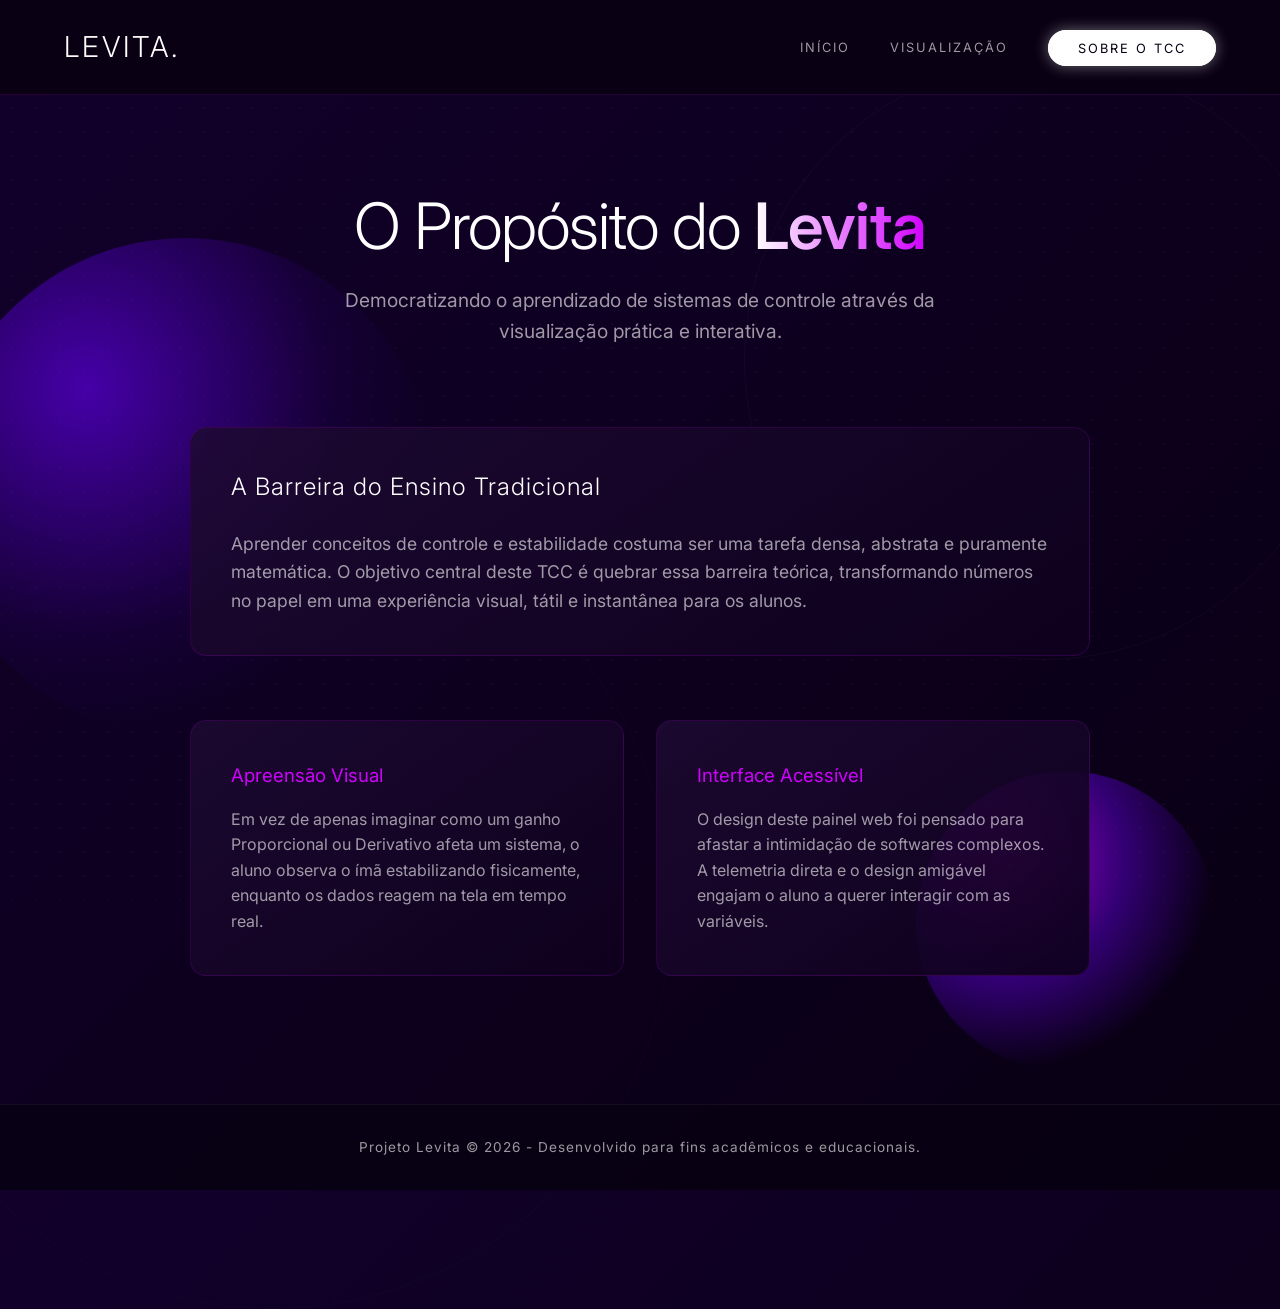
==== sobre.html @ 53173b4a "a" ====
<!DOCTYPE html>
<html lang="pt-BR">
<head>
    <meta charset="UTF-8">
    <meta name="viewport" content="width=device-width, initial-scale=1.0">
    <title>Projeto Levita - Sobre o TCC</title>
    <link rel="stylesheet" href="style.css">
    <link href="https://fonts.googleapis.com/css2?family=Inter:wght@300;400;600&family=Fira+Code:wght@500&display=swap" rel="stylesheet">
</head>
<body>
    <div class="bg-pattern"></div>
    <div class="bg-shape circle-1"></div>
    <div class="bg-shape circle-2"></div>
    <div class="bg-shape sphere-1"></div>
    <div class="bg-shape sphere-2"></div>

    <nav class="navbar animate-fade-in">
        <div class="logo">LEVITA.</div>
        <ul class="nav-links">
            <li><a href="index.html">Início</a></li>
            <li><a href="visualizacao.html">Visualização</a></li>
            <li><a href="sobre.html" class="btn-neon" style="background: var(--text-main); color: #080012; box-shadow: 0 0 15px rgba(255,255,255,0.4);">SOBRE O TCC</a></li>
        </ul>
    </nav>

    <main class="container animate-slide-up">
        <section class="hero" style="padding: 4rem 0 2rem 0; margin: 0 auto; text-align: center;">
            <h1 class="hero-title">O Propósito do <span class="text-gradient">Levita</span></h1>
            <p class="hero-subtitle" style="margin: 0 auto 3rem auto;">Democratizando o aprendizado de sistemas de controle através da visualização prática e interativa.</p>
        </section>

        <section style="display: flex; flex-direction: column; gap: 2rem; max-width: 900px; margin: 0 auto;">
            <div class="card glass">
                <h2>A Barreira do Ensino Tradicional</h2>
                <p style="color: var(--text-muted); font-size: 1.1rem;">Aprender conceitos de controle e estabilidade costuma ser uma tarefa densa, abstrata e puramente matemática. O objetivo central deste TCC é quebrar essa barreira teórica, transformando números no papel em uma experiência visual, tátil e instantânea para os alunos.</p>
            </div>

            <div class="dashboard" style="grid-template-columns: 1fr 1fr;">
                <div class="card glass">
                    <h3 style="margin-bottom: 1rem; color: var(--accent-neon); font-weight: 400;">Apreensão Visual</h3>
                    <p style="color: var(--text-muted);">Em vez de apenas imaginar como um ganho Proporcional ou Derivativo afeta um sistema, o aluno observa o ímã estabilizando fisicamente, enquanto os dados reagem na tela em tempo real.</p>
                </div>
                <div class="card glass">
                    <h3 style="margin-bottom: 1rem; color: var(--accent-neon); font-weight: 400;">Interface Acessível</h3>
                    <p style="color: var(--text-muted);">O design deste painel web foi pensado para afastar a intimidação de softwares complexos. A telemetria direta e o design amigável engajam o aluno a querer interagir com as variáveis.</p>
                </div>
            </div>
        </section>
    </main>

    <footer class="footer">
        <p>Projeto Levita &copy; 2026 - Desenvolvido para fins acadêmicos e educacionais.</p>
    </footer>

    <script src="script.js"></script>
</body>
</html>
---- style.css ----
/* Variáveis Principais - Estáticas e Leves */
:root {
    --bg-color: #080012;
    --card-border: rgba(208, 0, 255, 0.15);
    --text-main: #ffffff;
    --text-muted: rgba(255, 255, 255, 0.6);
    --accent-neon: #d000ff;
    --accent-solid: #7000ff;
    
    --font-text: 'Inter', sans-serif;
    --font-code: 'Fira Code', monospace;
}

* {
    margin: 0;
    padding: 0;
    box-sizing: border-box;
}

body {
    background-color: var(--bg-color);
    background-image: linear-gradient(135deg, #12002b 0%, #080012 100%);
    color: var(--text-main);
    font-family: var(--font-text);
    line-height: 1.6;
    min-height: 100vh;
    overflow-x: hidden;
    position: relative;
    display: flex;
    flex-direction: column; /* Ajuda a colar o rodapé embaixo */
}

/* Textura Pontilhada */
.bg-pattern {
    position: fixed;
    top: 0; left: 0; width: 100vw; height: 100vh;
    background-image: radial-gradient(rgba(255, 255, 255, 0.03) 1px, transparent 1px);
    background-size: 24px 24px;
    z-index: -2;
    pointer-events: none;
}

/* Formas Abstratas - 100% CONGELADAS (Sem animação) */
.bg-shape {
    position: absolute;
    border-radius: 50%;
    z-index: -1;
    pointer-events: none;
}

.circle-1 {
    width: 600px; height: 600px;
    border: 1px solid rgba(255, 255, 255, 0.03);
    top: 5%; right: -5%;
}

.circle-2 {
    width: 800px; height: 800px;
    border: 1px solid rgba(255, 255, 255, 0.02);
    bottom: -10%; left: -10%;
}

.sphere-1 {
    width: 300px; height: 300px;
    background: radial-gradient(circle at 30% 30%, rgba(208,0,255,0.8) 0%, rgba(112,0,255,0.4) 40%, transparent 70%);
    bottom: 10%; right: 5%;
}

.sphere-2 {
    width: 500px; height: 500px;
    background: radial-gradient(circle at 30% 30%, rgba(106,0,255,0.6) 0%, rgba(36,0,92,0.3) 50%, transparent 70%);
    top: 20%; left: -5%;
}

/* Animações mantidas APENAS para a entrada da página */
@keyframes fadeIn { from { opacity: 0; } to { opacity: 1; } }
@keyframes slideUp { from { opacity: 0; transform: translateY(20px); } to { opacity: 1; transform: translateY(0); } }

.animate-fade-in { animation: fadeIn 0.8s ease-out forwards; }
.animate-slide-up { animation: slideUp 0.6s ease-out forwards; opacity: 0; }

.pulse-border { border-color: rgba(208, 0, 255, 0.6); }

/* Navegação */
.navbar {
    display: flex;
    justify-content: space-between;
    align-items: center;
    padding: 1.5rem 5%;
    background: rgba(10, 0, 20, 0.95);
    border-bottom: 1px solid var(--card-border);
    position: sticky;
    top: 0;
    z-index: 100;
}

.logo {
    font-size: 1.8rem;
    font-weight: 300;
    letter-spacing: 3px;
}

.nav-links {
    list-style: none;
    display: flex;
    gap: 2.5rem;
    align-items: center;
}

.nav-links a {
    color: var(--text-muted);
    text-decoration: none;
    font-size: 0.8rem;
    letter-spacing: 2px;
    text-transform: uppercase;
    transition: color 0.2s ease;
}

.nav-links a:hover, .nav-links a.active {
    color: var(--text-main);
}

/* Botões */
.btn-neon {
    background: transparent;
    border: 1px solid var(--text-main);
    color: var(--text-main);
    padding: 0.6rem 1.8rem;
    border-radius: 50px;
    cursor: pointer;
    transition: all 0.2s ease;
}

.btn-neon:hover {
    background: var(--text-main);
    color: #080012;
}

.btn-solid {
    display: inline-block;
    background: linear-gradient(90deg, var(--accent-solid), var(--accent-neon));
    color: white;
    padding: 1rem 2.5rem;
    border-radius: 50px;
    text-decoration: none;
    font-weight: 600;
    letter-spacing: 1px;
    transition: transform 0.2s ease;
}

.btn-solid:hover { transform: translateY(-3px); }

/* Hero Section */
.hero { padding: 6rem 0; max-width: 800px; }
.hero-title { font-size: 4rem; line-height: 1.1; font-weight: 300; margin-bottom: 1.5rem; letter-spacing: -1px; }
.text-gradient { font-weight: 600; background: linear-gradient(90deg, #fff, var(--accent-neon)); -webkit-background-clip: text; -webkit-text-fill-color: transparent; }
.hero-subtitle { font-size: 1.2rem; color: var(--text-muted); margin-bottom: 3rem; max-width: 600px; }

/* Layout Geral */
.container { 
    padding: 2rem 5%; 
    max-width: 1300px; 
    margin: 0 auto; 
    position: relative; 
    z-index: 1; 
    flex: 1; /* Preenche o espaço para jogar o rodapé para baixo */
}

/* Fundo Sólido Escuro (Performance) */
.glass {
    background: linear-gradient(145deg, rgba(30, 10, 50, 0.85), rgba(15, 0, 30, 0.95));
    border: 1px solid var(--card-border);
    border-radius: 16px;
}

.card { padding: 2.5rem; margin-bottom: 2rem; }
h2 { font-weight: 300; letter-spacing: 1px; margin-bottom: 1.5rem; }

/* Dashboard & Cards de Dados */
.dashboard { display: grid; grid-template-columns: 2fr 1fr; gap: 2rem; }
.model-placeholder {
    height: 500px; background: rgba(0, 0, 0, 0.4); border-radius: 12px;
    border: 1px solid rgba(255, 255, 255, 0.05);
    display: flex; align-items: center; justify-content: center;
}

.data-grid { display: flex; flex-direction: column; gap: 1rem; }
.data-card {
    padding: 1.2rem; border-radius: 12px;
    display: flex; justify-content: space-between; align-items: center;
    border-left: 4px solid rgba(255, 255, 255, 0.2);
    transition: transform 0.2s ease;
}

.data-card:hover { transform: translateX(8px); }
.data-card.highlight {
    border-left-color: var(--accent-neon);
    background: rgba(208, 0, 255, 0.1);
}

.label { font-size: 0.8rem; color: var(--text-muted); text-transform: uppercase; letter-spacing: 1px; }
.code-font { font-family: var(--font-code); font-size: 1.5rem; font-weight: 500; color: #fff; }

.card-header { display: flex; justify-content: space-between; align-items: center; margin-bottom: 1rem; }
.status-badge {
    background: rgba(106, 0, 255, 0.2); color: #d000ff;
    padding: 0.3rem 0.8rem; border-radius: 20px; font-size: 0.8rem; font-weight: 600;
    border: 1px solid rgba(208, 0, 255, 0.3);
}
.slide-placeholder {
    width: 100%; height: 400px; background: rgba(0, 0, 0, 0.5);
    border-radius: 8px; margin: 1.5rem 0; display: flex; align-items: center; justify-content: center;
}

/* --- LINHA DO TEMPO CORRIGIDA --- */
.timeline {
    margin-top: 2rem;
    padding-left: 1rem;
}

.timeline-item {
    padding: 0 0 2.5rem 2rem;
    border-left: 2px solid var(--card-border);
    position: relative;
}

.timeline-item::before {
    content: '';
    position: absolute;
    left: -7px;
    top: 5px;
    width: 12px;
    height: 12px;
    border-radius: 50%;
    background: var(--accent-neon);
    box-shadow: 0 0 10px var(--accent-neon);
}

.timeline-item:last-child {
    border-left-color: transparent;
    padding-bottom: 0;
}

.timeline-item h3 {
    margin-bottom: 0.5rem;
    color: var(--text-main);
}

/* --- RODAPÉ (FOOTER) --- */
.footer {
    text-align: center;
    padding: 2rem 1rem;
    margin-top: 4rem;
    border-top: 1px solid rgba(255, 255, 255, 0.05);
    background: rgba(8, 0, 18, 0.8);
    color: var(--text-muted);
    font-size: 0.85rem;
    letter-spacing: 1px;
}

/* =========================================
   RESPONSIVIDADE (MOBILE E TABLETS)
========================================= */

/* Para Tablets e telas médias */
@media (max-width: 992px) {
    .dashboard {
        /* O !important força a quebra para 1 coluna (um embaixo do outro), ignorando o HTML */
        grid-template-columns: 1fr !important; 
    }
    
    .hero-title {
        font-size: 3rem;
    }
    
    .model-placeholder {
        height: 400px;
    }
}

/* Para Celulares (Smartphones) */
@media (max-width: 768px) {
    .navbar {
        flex-direction: column;
        gap: 1rem;
        padding: 1rem;
    }
    
    .nav-links {
        flex-wrap: wrap;
        justify-content: center;
        gap: 1.2rem;
    }

    .hero {
        padding: 3rem 0;
        text-align: center;
    }

    .hero-title {
        font-size: 2.2rem;
    }

    .hero-subtitle {
        font-size: 1rem;
        margin: 0 auto 2rem auto;
    }

    .card {
        padding: 1.5rem;
    }

    .slide-placeholder, 
    .model-placeholder {
        height: 250px;
    }

    .data-card {
        flex-direction: column;
        align-items: flex-start;
        gap: 0.5rem;
    }
    
    .data-card .value {
        align-self: flex-end;
        font-size: 1.3rem;
    }
}

/* Para Celulares muito pequenos */
@media (max-width: 480px) {
    .hero-title {
        font-size: 1.8rem;
    }
    
    .nav-links a {
        font-size: 0.7rem;
    }
    
    .btn-neon {
        padding: 0.5rem 1rem;
    }
}
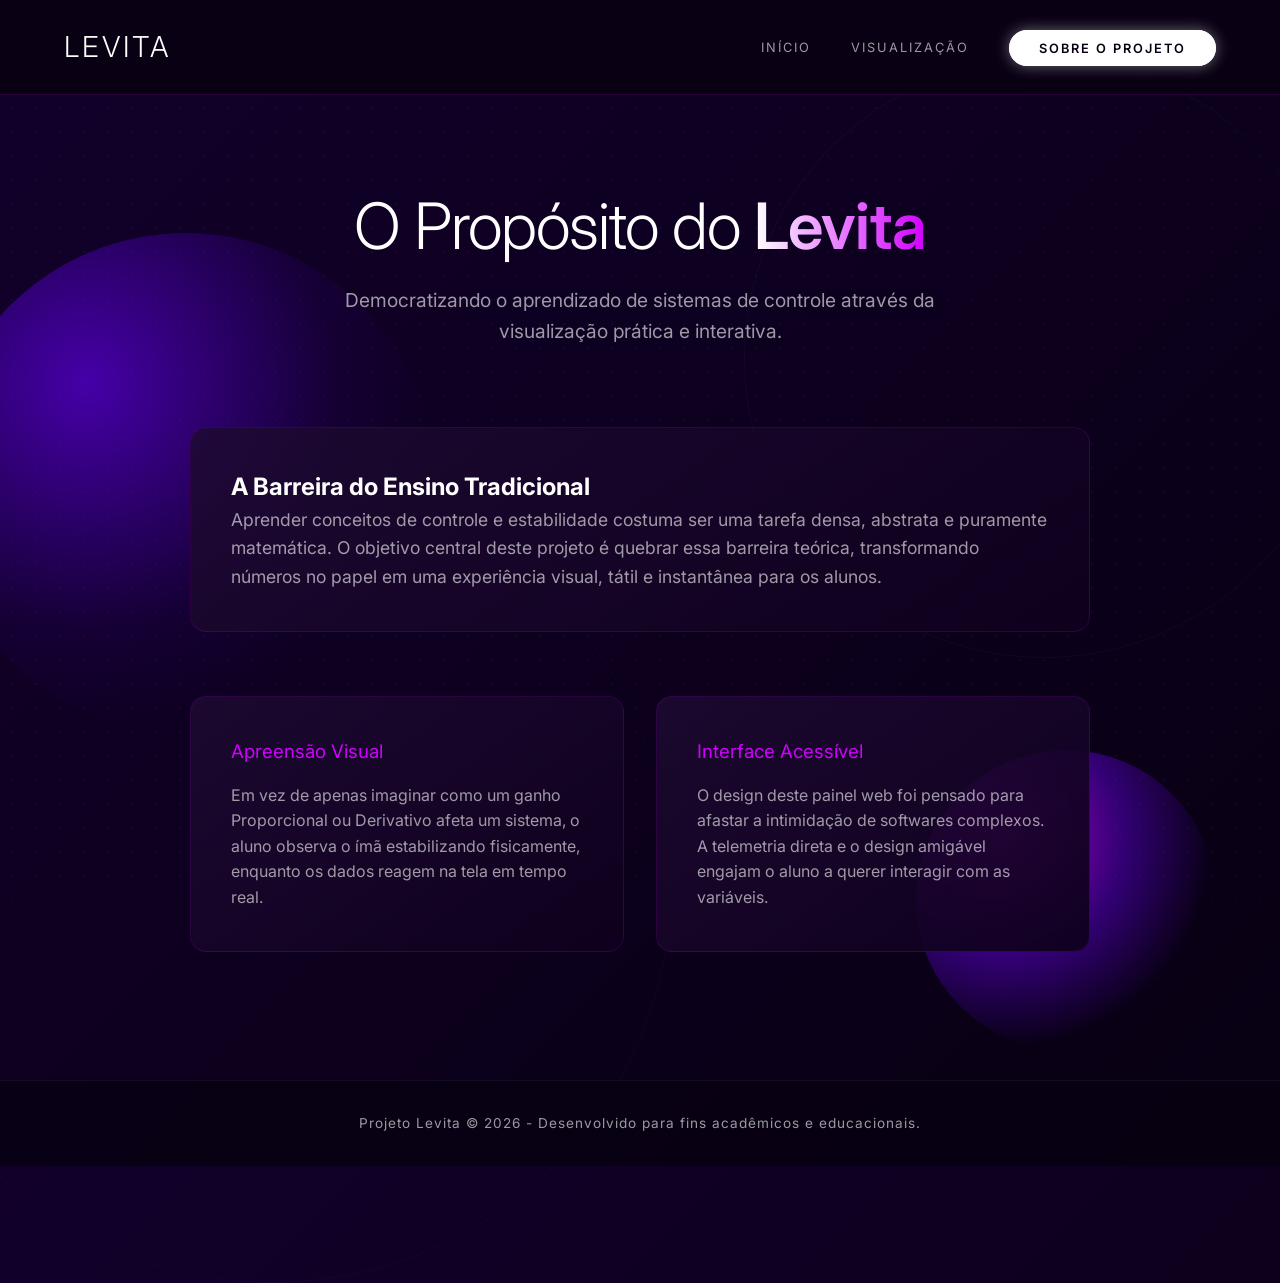
==== commit 01cbb625: "v2" ====
--- a/sobre.html
+++ b/sobre.html
@@ -3,7 +3,7 @@
 <head>
     <meta charset="UTF-8">
     <meta name="viewport" content="width=device-width, initial-scale=1.0">
-    <title>Projeto Levita - Sobre o TCC</title>
+    <title>Projeto Levita - Sobre o Projeto</title>
     <link rel="stylesheet" href="style.css">
     <link href="https://fonts.googleapis.com/css2?family=Inter:wght@300;400;600&family=Fira+Code:wght@500&display=swap" rel="stylesheet">
 </head>
@@ -15,11 +15,11 @@
     <div class="bg-shape sphere-2"></div>
 
     <nav class="navbar animate-fade-in">
-        <div class="logo">LEVITA.</div>
+        <div class="logo">LEVITA</div>
         <ul class="nav-links">
             <li><a href="index.html">Início</a></li>
             <li><a href="visualizacao.html">Visualização</a></li>
-            <li><a href="sobre.html" class="btn-neon" style="background: var(--text-main); color: #080012; box-shadow: 0 0 15px rgba(255,255,255,0.4);">SOBRE O TCC</a></li>
+            <li><a href="sobre.html" class="btn-neon" style="background: var(--text-main); color: #080012; box-shadow: 0 0 15px rgba(255,255,255,0.4);">SOBRE O PROJETO</a></li>
         </ul>
     </nav>
 
@@ -32,7 +32,7 @@
         <section style="display: flex; flex-direction: column; gap: 2rem; max-width: 900px; margin: 0 auto;">
             <div class="card glass">
                 <h2>A Barreira do Ensino Tradicional</h2>
-                <p style="color: var(--text-muted); font-size: 1.1rem;">Aprender conceitos de controle e estabilidade costuma ser uma tarefa densa, abstrata e puramente matemática. O objetivo central deste TCC é quebrar essa barreira teórica, transformando números no papel em uma experiência visual, tátil e instantânea para os alunos.</p>
+                <p style="color: var(--text-muted); font-size: 1.1rem;">Aprender conceitos de controle e estabilidade costuma ser uma tarefa densa, abstrata e puramente matemática. O objetivo central deste projeto é quebrar essa barreira teórica, transformando números no papel em uma experiência visual, tátil e instantânea para os alunos.</p>
             </div>
 
             <div class="dashboard" style="grid-template-columns: 1fr 1fr;">
--- a/style.css
+++ b/style.css
@@ -11,11 +11,7 @@
     --font-code: 'Fira Code', monospace;
 }
 
-* {
-    margin: 0;
-    padding: 0;
-    box-sizing: border-box;
-}
+* { margin: 0; padding: 0; box-sizing: border-box; }
 
 body {
     background-color: var(--bg-color);
@@ -27,317 +23,259 @@
     overflow-x: hidden;
     position: relative;
     display: flex;
-    flex-direction: column; /* Ajuda a colar o rodapé embaixo */
-}
-
-/* Textura Pontilhada */
-.bg-pattern {
-    position: fixed;
-    top: 0; left: 0; width: 100vw; height: 100vh;
-    background-image: radial-gradient(rgba(255, 255, 255, 0.03) 1px, transparent 1px);
-    background-size: 24px 24px;
-    z-index: -2;
-    pointer-events: none;
-}
-
-/* Formas Abstratas - 100% CONGELADAS (Sem animação) */
-.bg-shape {
-    position: absolute;
-    border-radius: 50%;
-    z-index: -1;
-    pointer-events: none;
-}
-
-.circle-1 {
-    width: 600px; height: 600px;
-    border: 1px solid rgba(255, 255, 255, 0.03);
-    top: 5%; right: -5%;
-}
-
-.circle-2 {
-    width: 800px; height: 800px;
-    border: 1px solid rgba(255, 255, 255, 0.02);
-    bottom: -10%; left: -10%;
-}
-
-.sphere-1 {
-    width: 300px; height: 300px;
-    background: radial-gradient(circle at 30% 30%, rgba(208,0,255,0.8) 0%, rgba(112,0,255,0.4) 40%, transparent 70%);
-    bottom: 10%; right: 5%;
-}
-
-.sphere-2 {
-    width: 500px; height: 500px;
-    background: radial-gradient(circle at 30% 30%, rgba(106,0,255,0.6) 0%, rgba(36,0,92,0.3) 50%, transparent 70%);
-    top: 20%; left: -5%;
-}
-
-/* Animações mantidas APENAS para a entrada da página */
+    flex-direction: column;
+}
+
+.bg-pattern { position: fixed; top: 0; left: 0; width: 100vw; height: 100vh; background-image: radial-gradient(rgba(255, 255, 255, 0.03) 1px, transparent 1px); background-size: 24px 24px; z-index: -2; pointer-events: none; }
+.bg-shape { position: absolute; border-radius: 50%; z-index: -1; pointer-events: none; }
+.circle-1 { width: 600px; height: 600px; border: 1px solid rgba(255, 255, 255, 0.03); top: 5%; right: -5%; }
+.circle-2 { width: 800px; height: 800px; border: 1px solid rgba(255, 255, 255, 0.02); bottom: -10%; left: -10%; }
+.sphere-1 { width: 300px; height: 300px; background: radial-gradient(circle at 30% 30%, rgba(208,0,255,0.8) 0%, rgba(112,0,255,0.4) 40%, transparent 70%); bottom: 10%; right: 5%; }
+.sphere-2 { width: 500px; height: 500px; background: radial-gradient(circle at 30% 30%, rgba(106,0,255,0.6) 0%, rgba(36,0,92,0.3) 50%, transparent 70%); top: 20%; left: -5%; }
+
 @keyframes fadeIn { from { opacity: 0; } to { opacity: 1; } }
 @keyframes slideUp { from { opacity: 0; transform: translateY(20px); } to { opacity: 1; transform: translateY(0); } }
-
 .animate-fade-in { animation: fadeIn 0.8s ease-out forwards; }
 .animate-slide-up { animation: slideUp 0.6s ease-out forwards; opacity: 0; }
-
 .pulse-border { border-color: rgba(208, 0, 255, 0.6); }
 
 /* Navegação */
-.navbar {
-    display: flex;
-    justify-content: space-between;
-    align-items: center;
-    padding: 1.5rem 5%;
-    background: rgba(10, 0, 20, 0.95);
-    border-bottom: 1px solid var(--card-border);
-    position: sticky;
-    top: 0;
-    z-index: 100;
-}
-
-.logo {
-    font-size: 1.8rem;
-    font-weight: 300;
-    letter-spacing: 3px;
-}
-
-.nav-links {
-    list-style: none;
-    display: flex;
-    gap: 2.5rem;
-    align-items: center;
-}
-
-.nav-links a {
-    color: var(--text-muted);
-    text-decoration: none;
-    font-size: 0.8rem;
-    letter-spacing: 2px;
-    text-transform: uppercase;
-    transition: color 0.2s ease;
-}
-
-.nav-links a:hover, .nav-links a.active {
-    color: var(--text-main);
-}
-
-/* Botões */
-.btn-neon {
-    background: transparent;
-    border: 1px solid var(--text-main);
-    color: var(--text-main);
-    padding: 0.6rem 1.8rem;
-    border-radius: 50px;
-    cursor: pointer;
-    transition: all 0.2s ease;
-}
-
-.btn-neon:hover {
-    background: var(--text-main);
-    color: #080012;
-}
-
-.btn-solid {
-    display: inline-block;
-    background: linear-gradient(90deg, var(--accent-solid), var(--accent-neon));
-    color: white;
-    padding: 1rem 2.5rem;
-    border-radius: 50px;
-    text-decoration: none;
-    font-weight: 600;
-    letter-spacing: 1px;
-    transition: transform 0.2s ease;
-}
-
-.btn-solid:hover { transform: translateY(-3px); }
-
-/* Hero Section */
+.navbar { display: flex; justify-content: space-between; align-items: center; padding: 1.5rem 5%; background: rgba(10, 0, 20, 0.95); border-bottom: 1px solid var(--card-border); position: sticky; top: 0; z-index: 100; }
+.logo { font-size: 1.8rem; font-weight: 300; letter-spacing: 3px; }
+.nav-links { list-style: none; display: flex; gap: 2.5rem; align-items: center; }
+.nav-links a { color: var(--text-muted); text-decoration: none; font-size: 0.8rem; letter-spacing: 2px; text-transform: uppercase; transition: color 0.2s ease; }
+.nav-links a:hover, .nav-links a.active { color: var(--text-main); }
+
+/* Botões Gerais */
+.btn-neon { background: transparent; border: 1px solid var(--text-main); color: var(--text-main); padding: 0.6rem 1.8rem; border-radius: 50px; cursor: pointer; transition: all 0.2s ease; font-family: var(--font-text); font-weight: 600; }
+.btn-neon:hover { background: var(--text-main); color: #080012; }
+.btn-solid { display: inline-block; background: linear-gradient(90deg, var(--accent-solid), var(--accent-neon)); color: white; padding: 1rem 2.5rem; border-radius: 50px; text-decoration: none; font-weight: 600; letter-spacing: 1px; transition: all 0.2s ease; border: none; cursor: pointer; font-family: var(--font-text); }
+.btn-solid:hover { transform: translateY(-3px); box-shadow: 0 5px 15px rgba(208, 0, 255, 0.4); }
+
+/* Layout Geral */
 .hero { padding: 6rem 0; max-width: 800px; }
 .hero-title { font-size: 4rem; line-height: 1.1; font-weight: 300; margin-bottom: 1.5rem; letter-spacing: -1px; }
 .text-gradient { font-weight: 600; background: linear-gradient(90deg, #fff, var(--accent-neon)); -webkit-background-clip: text; -webkit-text-fill-color: transparent; }
 .hero-subtitle { font-size: 1.2rem; color: var(--text-muted); margin-bottom: 3rem; max-width: 600px; }
-
-/* Layout Geral */
-.container { 
-    padding: 2rem 5%; 
-    max-width: 1300px; 
-    margin: 0 auto; 
+.container { padding: 2rem 5%; max-width: 1300px; margin: 0 auto; position: relative; z-index: 1; flex: 1; }
+
+.glass { background: linear-gradient(145deg, rgba(30, 10, 50, 0.85), rgba(15, 0, 30, 0.95)); border: 1px solid var(--card-border); border-radius: 16px; }
+.card { padding: 2.5rem; margin-bottom: 2rem; }
+
+/* Dashboard Novo Layout */
+.dashboard { 
+    display: grid; 
+    grid-template-columns: 2fr 1fr; 
+    gap: 2rem; 
+    align-items: stretch; /* Alinha as alturas das colunas perfeitamente */
+}
+
+/* =========================================
+   CABEÇALHO DO PAINEL PRINCIPAL COM ERRO
+========================================= */
+/* =========================================
+   CABEÇALHO DO PAINEL PRINCIPAL COM ERRO
+========================================= */
+.panel-header {
+    display: flex;
+    justify-content: space-between;
+    align-items: center;
+    margin-bottom: 1.5rem;
+    padding-bottom: 1rem;
+    border-bottom: 1px solid rgba(255, 255, 255, 0.05); /* Linha divisória sutil */
+}
+
+.panel-header h2 {
+    margin-bottom: 0;
+    font-size: 1.5rem;
+    font-weight: 400;
+}
+
+.error-badge {
+    display: flex;
+    align-items: center;
+    gap: 0.6rem; /* Diminuí a distância entre a palavra e o número */
+    padding: 0.3rem 0.8rem; /* Diminuí a "gordura" (altura e largura) da caixa */
+    border-radius: 6px; 
+    border: 1px solid rgba(208, 0, 255, 0.4);
+    background: linear-gradient(90deg, rgba(208, 0, 255, 0.15), rgba(0,0,0,0.2));
+    box-shadow: 0 0 10px rgba(208, 0, 255, 0.2);
+}
+
+.error-badge .label { 
+    font-size: 0.75rem; /* Letra um pouco menor */
+    color: rgba(255, 255, 255, 0.8); 
+}
+
+.error-badge .value { 
+    font-size: 1.3rem; /* Número ligeiramente menor para caber na nova caixa */
+    color: #fff; 
+    font-weight: 700; 
+    text-shadow: 0 0 8px rgba(208, 0, 255, 0.8);
+}
+
+/* Painéis Gráficos */
+.visual-container { display: flex; gap: 1rem; height: 500px; }
+.chart-container { flex: 1; position: relative; background: rgba(0, 0, 0, 0.6); border-radius: 12px; padding: 1rem; border: 1px solid rgba(255, 255, 255, 0.05); }
+
+/* Painel da Direita (Controles e Inputs) */
+.data-panel {
+    display: flex;
+    flex-direction: column;
+    height: 100%;
+}
+
+.sim-controls { 
+    display: flex; 
+    gap: 1rem; 
+    margin-bottom: 1.5rem; 
+    justify-content: space-between;
+}
+.play-btn { flex: 2; padding: 0.9rem; font-size: 0.95rem; border-radius: 8px; }
+.reset-btn { flex: 1; padding: 0.9rem; font-size: 0.95rem; border-radius: 8px; border-color: rgba(255, 255, 255, 0.3); }
+
+/* Cards de Dados e Inputs Numéricos */
+.data-grid { 
+    display: flex; 
+    flex-direction: column; 
+    gap: 2.9rem; /* Mantendo a distância que você escolheu */
+}
+
+.data-card { 
+    padding: 1rem 1.5rem; 
+    border-radius: 8px; 
+    background: rgba(0, 0, 0, 0.3); 
+    display: flex; 
+    justify-content: space-between; 
+    align-items: center; 
+    border: 1px solid rgba(255, 255, 255, 0.05);
+    border-left: 4px solid rgba(255, 255, 255, 0.15); 
+    transition: all 0.2s ease; 
+}
+.data-card:hover { transform: translateX(5px); border-left-color: var(--accent-neon); background: rgba(208, 0, 255, 0.08); }
+.data-card.highlight-sp { border-left-color: #fff; background: rgba(255, 255, 255, 0.08); }
+
+.label { 
+    font-size: 0.85rem; /* Letras levemente maiores */
+    color: rgba(255, 255, 255, 0.7); /* Branco suave */
+    text-transform: uppercase; 
+    letter-spacing: 1px; 
+    font-weight: 600;
+}
+
+.code-font { font-family: var(--font-code); }
+
+/* Melhorando a visualização dos números de entrada (Inputs) */
+.pid-input {
+    width: 95px; /* Um pouco mais largo para acomodar números grandes */
+    background: rgba(0, 0, 0, 0.4); /* Fundo escuro para destacar o número branco */
+    border: 1px solid rgba(208, 0, 255, 0.3); /* Borda levemente roxa por padrão */
+    color: #ffffff; /* Texto branco puro */
+    font-size: 1.3rem; /* Números maiores */
+    font-weight: 600;
+    text-shadow: 0 0 8px rgba(208, 0, 255, 0.5); /* Brilho neon leve no número */
+    padding: 0.5rem;
+    border-radius: 6px;
+    text-align: center; 
+    outline: none;
+    transition: all 0.2s ease;
+}
+.pid-input:focus { 
+    border-color: var(--accent-neon); 
+    background: rgba(208, 0, 255, 0.1); 
+    box-shadow: 0 0 12px rgba(208, 0, 255, 0.4); /* Brilho na caixa ao digitar */
+}
+.pid-input:disabled { opacity: 0.5; cursor: not-allowed; }
+
+/* =========================================
+   CSS ART: LEVITADOR
+========================================= */
+.levitator-container { 
     position: relative; 
-    z-index: 1; 
-    flex: 1; /* Preenche o espaço para jogar o rodapé para baixo */
-}
-
-/* Fundo Sólido Escuro (Performance) */
-.glass {
-    background: linear-gradient(145deg, rgba(30, 10, 50, 0.85), rgba(15, 0, 30, 0.95));
-    border: 1px solid var(--card-border);
-    border-radius: 16px;
-}
-
-.card { padding: 2.5rem; margin-bottom: 2rem; }
-h2 { font-weight: 300; letter-spacing: 1px; margin-bottom: 1.5rem; }
-
-/* Dashboard & Cards de Dados */
-.dashboard { display: grid; grid-template-columns: 2fr 1fr; gap: 2rem; }
-.model-placeholder {
-    height: 500px; background: rgba(0, 0, 0, 0.4); border-radius: 12px;
-    border: 1px solid rgba(255, 255, 255, 0.05);
-    display: flex; align-items: center; justify-content: center;
-}
-
-.data-grid { display: flex; flex-direction: column; gap: 1rem; }
-.data-card {
-    padding: 1.2rem; border-radius: 12px;
-    display: flex; justify-content: space-between; align-items: center;
-    border-left: 4px solid rgba(255, 255, 255, 0.2);
-    transition: transform 0.2s ease;
-}
-
-.data-card:hover { transform: translateX(8px); }
-.data-card.highlight {
-    border-left-color: var(--accent-neon);
-    background: rgba(208, 0, 255, 0.1);
-}
-
-.label { font-size: 0.8rem; color: var(--text-muted); text-transform: uppercase; letter-spacing: 1px; }
-.code-font { font-family: var(--font-code); font-size: 1.5rem; font-weight: 500; color: #fff; }
-
+    width: 250px; 
+    background: radial-gradient(circle at center, rgba(30, 30, 40, 0.5), rgba(0, 0, 0, 0.8)); 
+    border-radius: 12px; 
+    overflow: hidden; 
+    border: 1px solid rgba(255, 255, 255, 0.05); 
+}
+.levitator-css { position: relative; width: 100%; height: 100%; }
+
+.base-plate {
+    position: absolute; bottom: 0; left: 15px; right: 15px; height: 50px;
+    background: #111; border-radius: 4px 4px 0 0;
+    box-shadow: inset 0 3px 5px rgba(255,255,255,0.05), 5px 5px 15px rgba(0,0,0,0.8);
+}
+.pillar {
+    position: absolute; bottom: 50px; left: 35px; width: 35px; height: 360px;
+    background: linear-gradient(90deg, #0a0a0a 0%, #1a1a1a 50%, #050505 100%);
+    box-shadow: 5px 0 10px rgba(0,0,0,0.5);
+}
+.top-arm {
+    position: absolute; bottom: 410px; left: 25px; width: 140px; height: 45px;
+    background: linear-gradient(0deg, #0a0a0a, #1a1a1a); border-radius: 5px;
+    box-shadow: 0 5px 10px rgba(0,0,0,0.5);
+}
+.top-nut {
+    position: absolute; bottom: 455px; left: 105px; width: 24px; height: 18px;
+    background: linear-gradient(90deg, #888, #ddd, #666); border-radius: 2px 2px 0 0;
+}
+.top-nut::after {
+    content: ''; position: absolute; top: -8px; left: 6px; width: 12px; height: 8px;
+    background: #ccc; border-radius: 2px 2px 0 0;
+}
+.coil {
+    position: absolute; bottom: 380px; left: 95px; width: 45px; height: 30px;
+    background: linear-gradient(90deg, #050505 0%, #1a1a1a 50%, #000 100%);
+    border-radius: 0 0 10px 10px; box-shadow: inset 0 -2px 5px rgba(255,255,255,0.05);
+}
+.magnet {
+    position: absolute; left: 100px; width: 35px; height: 18px;
+    background: linear-gradient(90deg, #666 0%, #eee 40%, #fff 50%, #999 80%, #444 100%);
+    border-radius: 2px; box-shadow: 0 10px 15px rgba(0,0,0,0.8), inset 0 1px 2px rgba(255,255,255,0.8);
+    transition: bottom 0.05s linear; z-index: 10;
+}
+.magnet-line { position: absolute; top: 50%; width: 100%; height: 2px; background: rgba(0,0,0,0.6); }
+
+.linha-alvo {
+    position: absolute; left: 80px; width: 150px; height: 1px; border-top: 2px dashed rgba(255, 255, 255, 0.4);
+    pointer-events: none; transition: bottom 0.1s ease; z-index: 5;
+}
+.linha-alvo span {
+    position: absolute; right: 0; top: -22px; color: #fff; font-size: 0.75rem; font-weight: bold;
+    background: rgba(255, 255, 255, 0.1); padding: 2px 6px; border-radius: 4px; border: 1px solid rgba(255,255,255,0.3);
+}
+
+/* Diário de Bordo */
 .card-header { display: flex; justify-content: space-between; align-items: center; margin-bottom: 1rem; }
-.status-badge {
-    background: rgba(106, 0, 255, 0.2); color: #d000ff;
-    padding: 0.3rem 0.8rem; border-radius: 20px; font-size: 0.8rem; font-weight: 600;
-    border: 1px solid rgba(208, 0, 255, 0.3);
-}
-.slide-placeholder {
-    width: 100%; height: 400px; background: rgba(0, 0, 0, 0.5);
-    border-radius: 8px; margin: 1.5rem 0; display: flex; align-items: center; justify-content: center;
-}
-
-/* --- LINHA DO TEMPO CORRIGIDA --- */
-.timeline {
-    margin-top: 2rem;
-    padding-left: 1rem;
-}
-
-.timeline-item {
-    padding: 0 0 2.5rem 2rem;
-    border-left: 2px solid var(--card-border);
-    position: relative;
-}
-
-.timeline-item::before {
-    content: '';
-    position: absolute;
-    left: -7px;
-    top: 5px;
-    width: 12px;
-    height: 12px;
-    border-radius: 50%;
-    background: var(--accent-neon);
-    box-shadow: 0 0 10px var(--accent-neon);
-}
-
-.timeline-item:last-child {
-    border-left-color: transparent;
-    padding-bottom: 0;
-}
-
-.timeline-item h3 {
-    margin-bottom: 0.5rem;
-    color: var(--text-main);
-}
-
-/* --- RODAPÉ (FOOTER) --- */
-.footer {
-    text-align: center;
-    padding: 2rem 1rem;
-    margin-top: 4rem;
-    border-top: 1px solid rgba(255, 255, 255, 0.05);
-    background: rgba(8, 0, 18, 0.8);
-    color: var(--text-muted);
-    font-size: 0.85rem;
-    letter-spacing: 1px;
-}
-
-/* =========================================
-   RESPONSIVIDADE (MOBILE E TABLETS)
-========================================= */
-
-/* Para Tablets e telas médias */
+.status-badge { background: rgba(106, 0, 255, 0.2); color: #d000ff; padding: 0.3rem 0.8rem; border-radius: 20px; font-size: 0.8rem; font-weight: 600; border: 1px solid rgba(208, 0, 255, 0.3); }
+.slide-placeholder { width: 100%; height: 400px; background: rgba(0, 0, 0, 0.5); border-radius: 8px; margin: 1.5rem 0; display: flex; align-items: center; justify-content: center; }
+
+/* Linha do Tempo */
+.timeline { margin-top: 2rem; padding-left: 1rem; }
+.timeline-item { padding: 0 0 2.5rem 2rem; border-left: 2px solid var(--card-border); position: relative; }
+.timeline-item::before { content: ''; position: absolute; left: -7px; top: 5px; width: 12px; height: 12px; border-radius: 50%; background: var(--accent-neon); box-shadow: 0 0 10px var(--accent-neon); }
+.timeline-item:last-child { border-left-color: transparent; padding-bottom: 0; }
+.timeline-item h3 { margin-bottom: 0.5rem; color: var(--text-main); }
+
+/* Rodapé */
+.footer { text-align: center; padding: 2rem 1rem; margin-top: 4rem; border-top: 1px solid rgba(255, 255, 255, 0.05); background: rgba(8, 0, 18, 0.8); color: var(--text-muted); font-size: 0.85rem; letter-spacing: 1px; }
+
+/* Responsividade */
 @media (max-width: 992px) {
-    .dashboard {
-        /* O !important força a quebra para 1 coluna (um embaixo do outro), ignorando o HTML */
-        grid-template-columns: 1fr !important; 
-    }
-    
-    .hero-title {
-        font-size: 3rem;
-    }
-    
-    .model-placeholder {
-        height: 400px;
-    }
-}
-
-/* Para Celulares (Smartphones) */
+    .dashboard { grid-template-columns: 1fr !important; }
+}
 @media (max-width: 768px) {
-    .navbar {
-        flex-direction: column;
-        gap: 1rem;
-        padding: 1rem;
-    }
-    
-    .nav-links {
-        flex-wrap: wrap;
-        justify-content: center;
-        gap: 1.2rem;
-    }
-
-    .hero {
-        padding: 3rem 0;
-        text-align: center;
-    }
-
-    .hero-title {
-        font-size: 2.2rem;
-    }
-
-    .hero-subtitle {
-        font-size: 1rem;
-        margin: 0 auto 2rem auto;
-    }
-
-    .card {
-        padding: 1.5rem;
-    }
-
-    .slide-placeholder, 
-    .model-placeholder {
-        height: 250px;
-    }
-
-    .data-card {
+    .panel-header {
         flex-direction: column;
         align-items: flex-start;
-        gap: 0.5rem;
+        gap: 1rem;
     }
-    
-    .data-card .value {
-        align-self: flex-end;
-        font-size: 1.3rem;
-    }
-}
-
-/* Para Celulares muito pequenos */
-@media (max-width: 480px) {
-    .hero-title {
-        font-size: 1.8rem;
-    }
-    
-    .nav-links a {
-        font-size: 0.7rem;
-    }
-    
-    .btn-neon {
-        padding: 0.5rem 1rem;
-    }
+
+    .navbar { flex-direction: column; gap: 1rem; padding: 1rem; }
+    .nav-links { flex-wrap: wrap; justify-content: center; gap: 1.2rem; }
+    .visual-container { flex-direction: column; height: auto; }
+    .chart-container { height: 350px; }
+    .levitator-container { width: 100%; height: 400px; }
+    .sim-controls { flex-direction: column; }
+    .data-card { flex-direction: row; align-items: center; }
 }
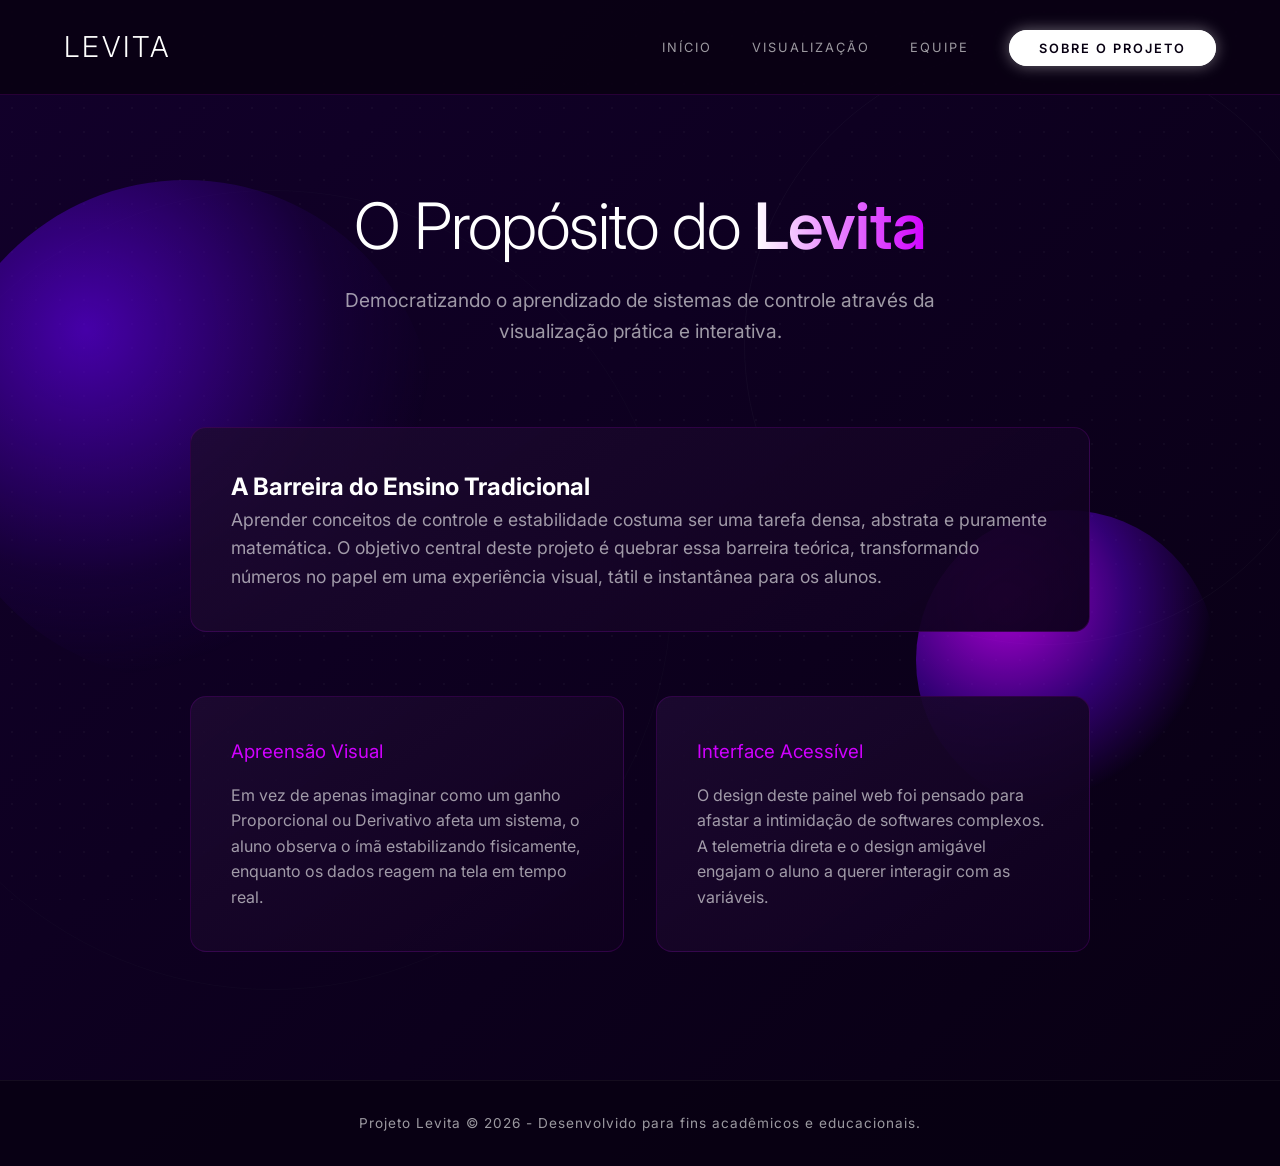
==== commit 8a397d17: "v3" ====
--- a/sobre.html
+++ b/sobre.html
@@ -19,6 +19,7 @@
         <ul class="nav-links">
             <li><a href="index.html">Início</a></li>
             <li><a href="visualizacao.html">Visualização</a></li>
+            <li><a href="equipe.html">Equipe</a></li>
             <li><a href="sobre.html" class="btn-neon" style="background: var(--text-main); color: #080012; box-shadow: 0 0 15px rgba(255,255,255,0.4);">SOBRE O PROJETO</a></li>
         </ul>
     </nav>
--- a/style.css
+++ b/style.css
@@ -13,6 +13,13 @@
 
 * { margin: 0; padding: 0; box-sizing: border-box; }
 
+/* TRAVA DEFINITIVA DO EIXO X */
+html, body {
+    overflow-x: hidden !important;
+    width: 100%;
+    max-width: 100%;
+}
+
 body {
     background-color: var(--bg-color);
     background-image: linear-gradient(135deg, #12002b 0%, #080012 100%);
@@ -20,14 +27,16 @@
     font-family: var(--font-text);
     line-height: 1.6;
     min-height: 100vh;
-    overflow-x: hidden;
     position: relative;
     display: flex;
     flex-direction: column;
 }
 
-.bg-pattern { position: fixed; top: 0; left: 0; width: 100vw; height: 100vh; background-image: radial-gradient(rgba(255, 255, 255, 0.03) 1px, transparent 1px); background-size: 24px 24px; z-index: -2; pointer-events: none; }
-.bg-shape { position: absolute; border-radius: 50%; z-index: -1; pointer-events: none; }
+/* Fundo fixo para não gerar rolagem */
+.bg-pattern { position: fixed; top: 0; left: 0; width: 100%; height: 100vh; background-image: radial-gradient(rgba(255, 255, 255, 0.03) 1px, transparent 1px); background-size: 24px 24px; z-index: -2; pointer-events: none; }
+
+/* Formas geométricas agora são FIXED para não expandir o HTML */
+.bg-shape { position: fixed; border-radius: 50%; z-index: -1; pointer-events: none; }
 .circle-1 { width: 600px; height: 600px; border: 1px solid rgba(255, 255, 255, 0.03); top: 5%; right: -5%; }
 .circle-2 { width: 800px; height: 800px; border: 1px solid rgba(255, 255, 255, 0.02); bottom: -10%; left: -10%; }
 .sphere-1 { width: 300px; height: 300px; background: radial-gradient(circle at 30% 30%, rgba(208,0,255,0.8) 0%, rgba(112,0,255,0.4) 40%, transparent 70%); bottom: 10%; right: 5%; }
@@ -57,22 +66,19 @@
 .hero-title { font-size: 4rem; line-height: 1.1; font-weight: 300; margin-bottom: 1.5rem; letter-spacing: -1px; }
 .text-gradient { font-weight: 600; background: linear-gradient(90deg, #fff, var(--accent-neon)); -webkit-background-clip: text; -webkit-text-fill-color: transparent; }
 .hero-subtitle { font-size: 1.2rem; color: var(--text-muted); margin-bottom: 3rem; max-width: 600px; }
-.container { padding: 2rem 5%; max-width: 1300px; margin: 0 auto; position: relative; z-index: 1; flex: 1; }
+.container { padding: 2rem 5%; max-width: 1300px; margin: 0 auto; position: relative; z-index: 1; flex: 1; width: 100%; }
 
 .glass { background: linear-gradient(145deg, rgba(30, 10, 50, 0.85), rgba(15, 0, 30, 0.95)); border: 1px solid var(--card-border); border-radius: 16px; }
-.card { padding: 2.5rem; margin-bottom: 2rem; }
+.card { padding: 2.5rem; margin-bottom: 2rem; max-width: 100%; }
 
 /* Dashboard Novo Layout */
 .dashboard { 
     display: grid; 
     grid-template-columns: 2fr 1fr; 
     gap: 2rem; 
-    align-items: stretch; /* Alinha as alturas das colunas perfeitamente */
-}
-
-/* =========================================
-   CABEÇALHO DO PAINEL PRINCIPAL COM ERRO
-========================================= */
+    align-items: stretch; 
+}
+
 /* =========================================
    CABEÇALHO DO PAINEL PRINCIPAL COM ERRO
 ========================================= */
@@ -82,173 +88,83 @@
     align-items: center;
     margin-bottom: 1.5rem;
     padding-bottom: 1rem;
-    border-bottom: 1px solid rgba(255, 255, 255, 0.05); /* Linha divisória sutil */
-}
-
-.panel-header h2 {
-    margin-bottom: 0;
-    font-size: 1.5rem;
-    font-weight: 400;
-}
+    border-bottom: 1px solid rgba(255, 255, 255, 0.05); 
+}
+
+.panel-header h2 { margin-bottom: 0; font-size: 1.5rem; font-weight: 400; }
 
 .error-badge {
-    display: flex;
-    align-items: center;
-    gap: 0.6rem; /* Diminuí a distância entre a palavra e o número */
-    padding: 0.3rem 0.8rem; /* Diminuí a "gordura" (altura e largura) da caixa */
-    border-radius: 6px; 
+    display: flex; align-items: center; gap: 0.6rem; 
+    padding: 0.3rem 0.8rem; border-radius: 6px; 
     border: 1px solid rgba(208, 0, 255, 0.4);
     background: linear-gradient(90deg, rgba(208, 0, 255, 0.15), rgba(0,0,0,0.2));
     box-shadow: 0 0 10px rgba(208, 0, 255, 0.2);
 }
 
-.error-badge .label { 
-    font-size: 0.75rem; /* Letra um pouco menor */
-    color: rgba(255, 255, 255, 0.8); 
-}
-
-.error-badge .value { 
-    font-size: 1.3rem; /* Número ligeiramente menor para caber na nova caixa */
-    color: #fff; 
-    font-weight: 700; 
-    text-shadow: 0 0 8px rgba(208, 0, 255, 0.8);
-}
+.error-badge .label { font-size: 0.75rem; color: rgba(255, 255, 255, 0.8); }
+.error-badge .value { font-size: 1.3rem; color: #fff; font-weight: 700; text-shadow: 0 0 8px rgba(208, 0, 255, 0.8); }
 
 /* Painéis Gráficos */
-.visual-container { display: flex; gap: 1rem; height: 500px; }
-.chart-container { flex: 1; position: relative; background: rgba(0, 0, 0, 0.6); border-radius: 12px; padding: 1rem; border: 1px solid rgba(255, 255, 255, 0.05); }
+.visual-container { display: flex; gap: 1rem; height: 500px; max-width: 100%; }
+.chart-container { flex: 1; position: relative; background: rgba(0, 0, 0, 0.6); border-radius: 12px; padding: 1rem; border: 1px solid rgba(255, 255, 255, 0.05); max-width: 100%; overflow: hidden; }
 
 /* Painel da Direita (Controles e Inputs) */
-.data-panel {
-    display: flex;
-    flex-direction: column;
-    height: 100%;
-}
-
-.sim-controls { 
-    display: flex; 
-    gap: 1rem; 
-    margin-bottom: 1.5rem; 
-    justify-content: space-between;
-}
+.data-panel { display: flex; flex-direction: column; height: 100%; max-width: 100%; }
+
+.sim-controls { display: flex; gap: 1rem; margin-bottom: 1.5rem; justify-content: space-between; }
 .play-btn { flex: 2; padding: 0.9rem; font-size: 0.95rem; border-radius: 8px; }
 .reset-btn { flex: 1; padding: 0.9rem; font-size: 0.95rem; border-radius: 8px; border-color: rgba(255, 255, 255, 0.3); }
 
 /* Cards de Dados e Inputs Numéricos */
-.data-grid { 
-    display: flex; 
-    flex-direction: column; 
-    gap: 2.9rem; /* Mantendo a distância que você escolheu */
-}
+.data-grid { display: flex; flex-direction: column; gap: 2.9rem; }
 
 .data-card { 
-    padding: 1rem 1.5rem; 
-    border-radius: 8px; 
-    background: rgba(0, 0, 0, 0.3); 
-    display: flex; 
-    justify-content: space-between; 
-    align-items: center; 
-    border: 1px solid rgba(255, 255, 255, 0.05);
-    border-left: 4px solid rgba(255, 255, 255, 0.15); 
+    padding: 1rem 1.5rem; border-radius: 8px; background: rgba(0, 0, 0, 0.3); 
+    display: flex; justify-content: space-between; align-items: center; 
+    border: 1px solid rgba(255, 255, 255, 0.05); border-left: 4px solid rgba(255, 255, 255, 0.15); 
     transition: all 0.2s ease; 
 }
 .data-card:hover { transform: translateX(5px); border-left-color: var(--accent-neon); background: rgba(208, 0, 255, 0.08); }
 .data-card.highlight-sp { border-left-color: #fff; background: rgba(255, 255, 255, 0.08); }
 
-.label { 
-    font-size: 0.85rem; /* Letras levemente maiores */
-    color: rgba(255, 255, 255, 0.7); /* Branco suave */
-    text-transform: uppercase; 
-    letter-spacing: 1px; 
-    font-weight: 600;
-}
-
+.label { font-size: 0.85rem; color: rgba(255, 255, 255, 0.7); text-transform: uppercase; letter-spacing: 1px; font-weight: 600; }
 .code-font { font-family: var(--font-code); }
 
-/* Melhorando a visualização dos números de entrada (Inputs) */
+/* Inputs */
 .pid-input {
-    width: 95px; /* Um pouco mais largo para acomodar números grandes */
-    background: rgba(0, 0, 0, 0.4); /* Fundo escuro para destacar o número branco */
-    border: 1px solid rgba(208, 0, 255, 0.3); /* Borda levemente roxa por padrão */
-    color: #ffffff; /* Texto branco puro */
-    font-size: 1.3rem; /* Números maiores */
-    font-weight: 600;
-    text-shadow: 0 0 8px rgba(208, 0, 255, 0.5); /* Brilho neon leve no número */
-    padding: 0.5rem;
-    border-radius: 6px;
-    text-align: center; 
-    outline: none;
-    transition: all 0.2s ease;
-}
-.pid-input:focus { 
-    border-color: var(--accent-neon); 
-    background: rgba(208, 0, 255, 0.1); 
-    box-shadow: 0 0 12px rgba(208, 0, 255, 0.4); /* Brilho na caixa ao digitar */
-}
+    width: 95px; background: rgba(0, 0, 0, 0.4); border: 1px solid rgba(208, 0, 255, 0.3); 
+    color: #ffffff; font-size: 1.3rem; font-weight: 600; text-shadow: 0 0 8px rgba(208, 0, 255, 0.5); 
+    padding: 0.5rem; border-radius: 6px; text-align: center; outline: none; transition: all 0.2s ease;
+}
+.pid-input:focus { border-color: var(--accent-neon); background: rgba(208, 0, 255, 0.1); box-shadow: 0 0 12px rgba(208, 0, 255, 0.4); }
 .pid-input:disabled { opacity: 0.5; cursor: not-allowed; }
 
 /* =========================================
    CSS ART: LEVITADOR
 ========================================= */
 .levitator-container { 
-    position: relative; 
-    width: 250px; 
-    background: radial-gradient(circle at center, rgba(30, 30, 40, 0.5), rgba(0, 0, 0, 0.8)); 
-    border-radius: 12px; 
-    overflow: hidden; 
-    border: 1px solid rgba(255, 255, 255, 0.05); 
+    position: relative; width: 250px; background: radial-gradient(circle at center, rgba(30, 30, 40, 0.5), rgba(0, 0, 0, 0.8)); 
+    border-radius: 12px; overflow: hidden; border: 1px solid rgba(255, 255, 255, 0.05); 
 }
 .levitator-css { position: relative; width: 100%; height: 100%; }
 
-.base-plate {
-    position: absolute; bottom: 0; left: 15px; right: 15px; height: 50px;
-    background: #111; border-radius: 4px 4px 0 0;
-    box-shadow: inset 0 3px 5px rgba(255,255,255,0.05), 5px 5px 15px rgba(0,0,0,0.8);
-}
-.pillar {
-    position: absolute; bottom: 50px; left: 35px; width: 35px; height: 360px;
-    background: linear-gradient(90deg, #0a0a0a 0%, #1a1a1a 50%, #050505 100%);
-    box-shadow: 5px 0 10px rgba(0,0,0,0.5);
-}
-.top-arm {
-    position: absolute; bottom: 410px; left: 25px; width: 140px; height: 45px;
-    background: linear-gradient(0deg, #0a0a0a, #1a1a1a); border-radius: 5px;
-    box-shadow: 0 5px 10px rgba(0,0,0,0.5);
-}
-.top-nut {
-    position: absolute; bottom: 455px; left: 105px; width: 24px; height: 18px;
-    background: linear-gradient(90deg, #888, #ddd, #666); border-radius: 2px 2px 0 0;
-}
-.top-nut::after {
-    content: ''; position: absolute; top: -8px; left: 6px; width: 12px; height: 8px;
-    background: #ccc; border-radius: 2px 2px 0 0;
-}
-.coil {
-    position: absolute; bottom: 380px; left: 95px; width: 45px; height: 30px;
-    background: linear-gradient(90deg, #050505 0%, #1a1a1a 50%, #000 100%);
-    border-radius: 0 0 10px 10px; box-shadow: inset 0 -2px 5px rgba(255,255,255,0.05);
-}
-.magnet {
-    position: absolute; left: 100px; width: 35px; height: 18px;
-    background: linear-gradient(90deg, #666 0%, #eee 40%, #fff 50%, #999 80%, #444 100%);
-    border-radius: 2px; box-shadow: 0 10px 15px rgba(0,0,0,0.8), inset 0 1px 2px rgba(255,255,255,0.8);
-    transition: bottom 0.05s linear; z-index: 10;
-}
+.base-plate { position: absolute; bottom: 0; left: 15px; right: 15px; height: 50px; background: #111; border-radius: 4px 4px 0 0; box-shadow: inset 0 3px 5px rgba(255,255,255,0.05), 5px 5px 15px rgba(0,0,0,0.8); }
+.pillar { position: absolute; bottom: 50px; left: 35px; width: 35px; height: 360px; background: linear-gradient(90deg, #0a0a0a 0%, #1a1a1a 50%, #050505 100%); box-shadow: 5px 0 10px rgba(0,0,0,0.5); }
+.top-arm { position: absolute; bottom: 410px; left: 25px; width: 140px; height: 45px; background: linear-gradient(0deg, #0a0a0a, #1a1a1a); border-radius: 5px; box-shadow: 0 5px 10px rgba(0,0,0,0.5); }
+.top-nut { position: absolute; bottom: 455px; left: 105px; width: 24px; height: 18px; background: linear-gradient(90deg, #888, #ddd, #666); border-radius: 2px 2px 0 0; }
+.top-nut::after { content: ''; position: absolute; top: -8px; left: 6px; width: 12px; height: 8px; background: #ccc; border-radius: 2px 2px 0 0; }
+.coil { position: absolute; bottom: 380px; left: 95px; width: 45px; height: 30px; background: linear-gradient(90deg, #050505 0%, #1a1a1a 50%, #000 100%); border-radius: 0 0 10px 10px; box-shadow: inset 0 -2px 5px rgba(255,255,255,0.05); }
+.magnet { position: absolute; left: 100px; width: 35px; height: 18px; background: linear-gradient(90deg, #666 0%, #eee 40%, #fff 50%, #999 80%, #444 100%); border-radius: 2px; box-shadow: 0 10px 15px rgba(0,0,0,0.8), inset 0 1px 2px rgba(255,255,255,0.8); transition: bottom 0.05s linear; z-index: 10; }
 .magnet-line { position: absolute; top: 50%; width: 100%; height: 2px; background: rgba(0,0,0,0.6); }
 
-.linha-alvo {
-    position: absolute; left: 80px; width: 150px; height: 1px; border-top: 2px dashed rgba(255, 255, 255, 0.4);
-    pointer-events: none; transition: bottom 0.1s ease; z-index: 5;
-}
-.linha-alvo span {
-    position: absolute; right: 0; top: -22px; color: #fff; font-size: 0.75rem; font-weight: bold;
-    background: rgba(255, 255, 255, 0.1); padding: 2px 6px; border-radius: 4px; border: 1px solid rgba(255,255,255,0.3);
-}
+.linha-alvo { position: absolute; left: 80px; width: 150px; height: 1px; border-top: 2px dashed rgba(255, 255, 255, 0.4); pointer-events: none; transition: bottom 0.1s ease; z-index: 5; }
+.linha-alvo span { position: absolute; right: 0; top: -22px; color: #fff; font-size: 0.75rem; font-weight: bold; background: rgba(255, 255, 255, 0.1); padding: 2px 6px; border-radius: 4px; border: 1px solid rgba(255,255,255,0.3); }
 
 /* Diário de Bordo */
 .card-header { display: flex; justify-content: space-between; align-items: center; margin-bottom: 1rem; }
 .status-badge { background: rgba(106, 0, 255, 0.2); color: #d000ff; padding: 0.3rem 0.8rem; border-radius: 20px; font-size: 0.8rem; font-weight: 600; border: 1px solid rgba(208, 0, 255, 0.3); }
-.slide-placeholder { width: 100%; height: 400px; background: rgba(0, 0, 0, 0.5); border-radius: 8px; margin: 1.5rem 0; display: flex; align-items: center; justify-content: center; }
+.slide-placeholder { width: 100%; height: 400px; background: rgba(0, 0, 0, 0.5); border-radius: 8px; margin: 1.5rem 0; display: flex; align-items: center; justify-content: center; overflow: hidden; }
+.slide-placeholder iframe { max-width: 100%; }
 
 /* Linha do Tempo */
 .timeline { margin-top: 2rem; padding-left: 1rem; }
@@ -260,22 +176,113 @@
 /* Rodapé */
 .footer { text-align: center; padding: 2rem 1rem; margin-top: 4rem; border-top: 1px solid rgba(255, 255, 255, 0.05); background: rgba(8, 0, 18, 0.8); color: var(--text-muted); font-size: 0.85rem; letter-spacing: 1px; }
 
-/* Responsividade */
+/* =========================================
+   RESPONSIVIDADE APRIMORADA (MOBILE)
+========================================= */
+
 @media (max-width: 992px) {
     .dashboard { grid-template-columns: 1fr !important; }
-}
+    .hero { padding: 4rem 0; }
+    .hero-title { font-size: 3rem; }
+}
+
 @media (max-width: 768px) {
-    .panel-header {
-        flex-direction: column;
-        align-items: flex-start;
-        gap: 1rem;
-    }
-
-    .navbar { flex-direction: column; gap: 1rem; padding: 1rem; }
-    .nav-links { flex-wrap: wrap; justify-content: center; gap: 1.2rem; }
-    .visual-container { flex-direction: column; height: auto; }
-    .chart-container { height: 350px; }
-    .levitator-container { width: 100%; height: 400px; }
+    .card { padding: 1.5rem 1rem; }
+    .container { padding: 1.5rem 1rem; }
+    
+    p, h1, h2, h3, a, span { word-break: break-word; }
+    
+    .hero-title { font-size: 2.2rem; }
+    .hero-subtitle { font-size: 1rem; margin-bottom: 2rem; }
+    
+    .navbar { flex-direction: column; gap: 1.2rem; padding: 1.5rem 1rem; text-align: center; }
+    .nav-links { flex-wrap: wrap; justify-content: center; gap: 1rem; }
+    
+    .panel-header { flex-direction: column; align-items: flex-start; gap: 1rem; }
+
+    .visual-container { flex-direction: column; height: auto; gap: 2rem; }
+    .chart-container { height: 300px; width: 100%; padding: 0.5rem; }
+    .levitator-container { width: 250px; height: 400px; margin: 0 auto; }
+    
     .sim-controls { flex-direction: column; }
-    .data-card { flex-direction: row; align-items: center; }
+    .play-btn, .reset-btn { width: 100%; }
+    
+    .data-grid { gap: 1rem; }
+    .data-card { flex-direction: row; align-items: center; padding: 1rem 1.2rem; }
+    .pid-input { width: 80px; font-size: 1.1rem; }
+    
+    .timeline-item { padding: 0 0 2rem 1.5rem; }
+}
+
+@media (max-width: 480px) {
+    .hero-title { font-size: 1.8rem; }
+    .data-card { flex-direction: column; align-items: flex-start; gap: 0.8rem; }
+    .pid-input { width: 100%; text-align: center; }
+    .error-badge { width: 100%; justify-content: space-between; }
+}
+
+/* =========================================
+   PÁGINA DA EQUIPE
+========================================= */
+.team-grid {
+    display: grid;
+    grid-template-columns: repeat(auto-fit, minmax(300px, 1fr));
+    gap: 2rem;
+    margin-bottom: 3rem;
+}
+
+.member-card {
+    display: flex;
+    flex-direction: column;
+    align-items: center;
+    text-align: center;
+    padding: 2.5rem 2rem;
+    transition: transform 0.3s ease, box-shadow 0.3s ease;
+}
+
+.member-card:hover {
+    transform: translateY(-5px);
+    box-shadow: 0 10px 30px rgba(208, 0, 255, 0.15);
+}
+
+.member-photo {
+    width: 130px;
+    height: 130px;
+    border-radius: 50%;
+    border: 3px solid rgba(255, 255, 255, 0.1);
+    padding: 4px;
+    background: linear-gradient(135deg, var(--accent-neon), var(--accent-solid));
+    object-fit: cover;
+    margin-bottom: 1.5rem;
+    box-shadow: 0 0 20px rgba(208, 0, 255, 0.2);
+}
+
+.member-name {
+    font-size: 1.5rem;
+    font-weight: 600;
+    margin-bottom: 0.3rem;
+    color: var(--text-main);
+}
+
+.member-role {
+    font-size: 0.85rem;
+    color: var(--accent-neon);
+    text-transform: uppercase;
+    letter-spacing: 2px;
+    font-weight: 600;
+    margin-bottom: 1.2rem;
+}
+
+.lattes-summary {
+    font-size: 0.95rem;
+    color: var(--text-muted);
+    line-height: 1.6;
+    margin-bottom: 2rem;
+    flex-grow: 1; /* Faz os botões alinharem por igual embaixo */
+}
+
+.lattes-link {
+    font-size: 0.85rem;
+    padding: 0.5rem 1.5rem;
+    width: 100%;
 }
